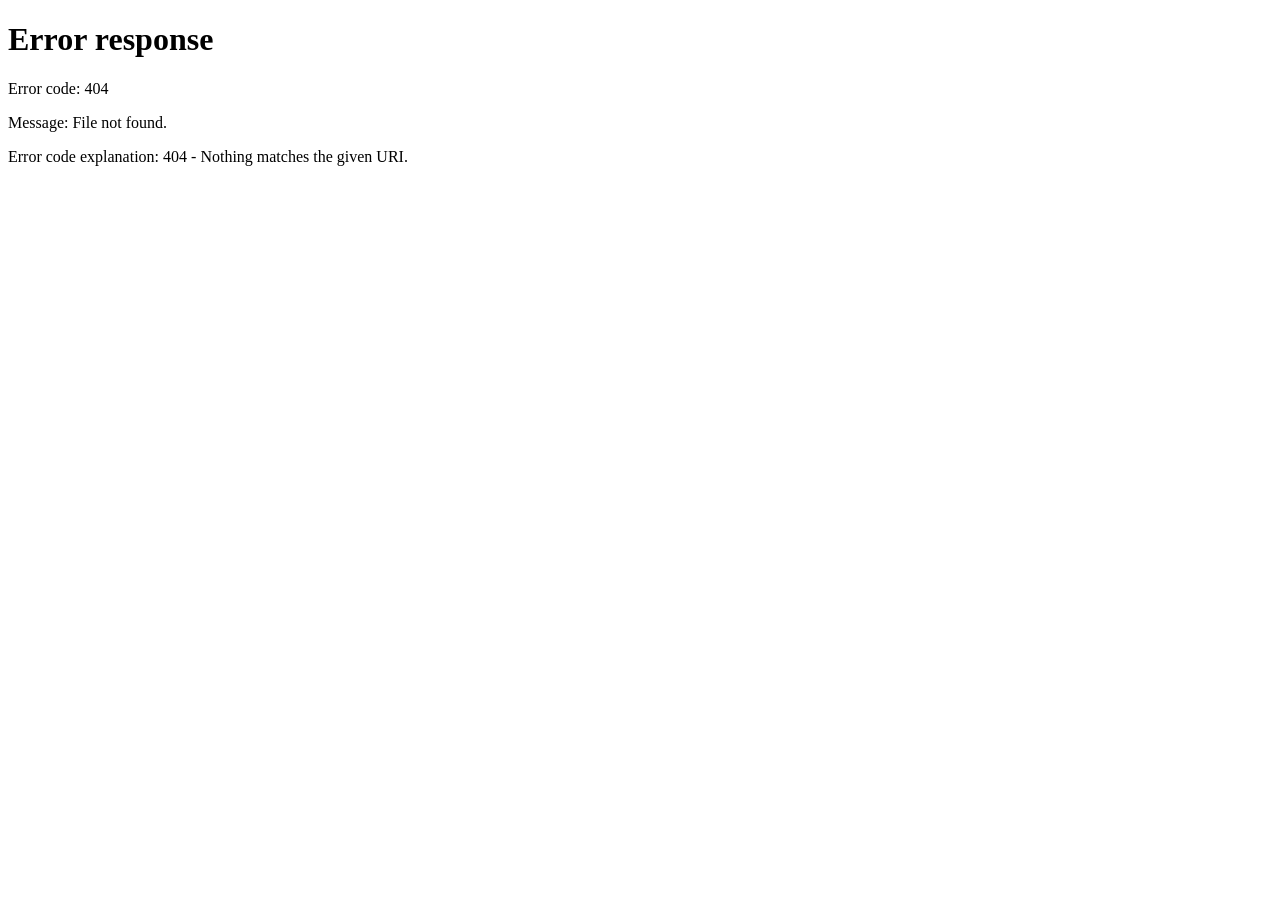
==== index.html @ 86cbc16e "Add index.html with redirect to tugasakhir.html" ====
<!DOCTYPE html>
<html>
<head>
  <meta http-equiv="refresh" content="0; url=tugasakhir.html">
</head>
<body>
  <p><a href="tugasakhir.html"></a></p>
  <p><a href="tugasakhir.html"></a></p>
</body>
</html>
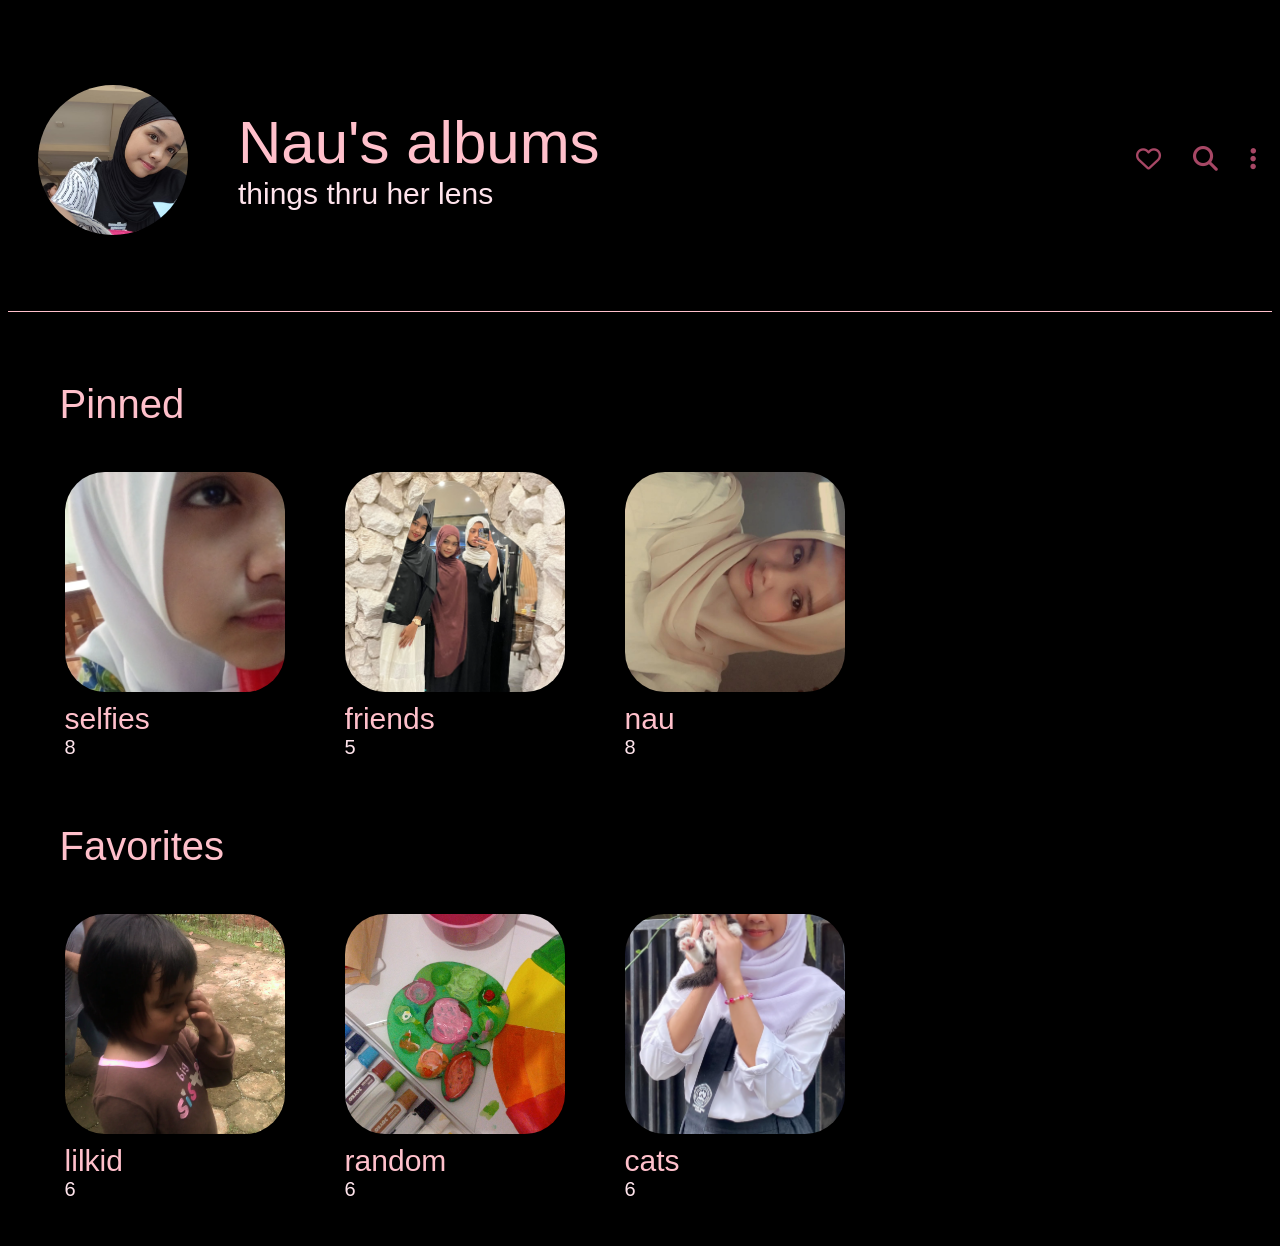
==== commit 89a7b251: "Change redirect and links from tugasakhir to fornaurah" ====
--- a/index.html
+++ b/index.html
@@ -1,10 +1,10 @@
 <!DOCTYPE html>
 <html>
 <head>
-  <meta http-equiv="refresh" content="0; url=tugasakhir.html">
+  <meta http-equiv="refresh" content="0; url=fornaurah.html">
 </head>
 <body>
-  <p><a href="tugasakhir.html"></a></p>
-  <p><a href="tugasakhir.html"></a></p>
+  <p><a href="fornaurah.html"></a></p>
+  <p><a href="fornaurah.html"></a></p>
 </body>
 </html>
